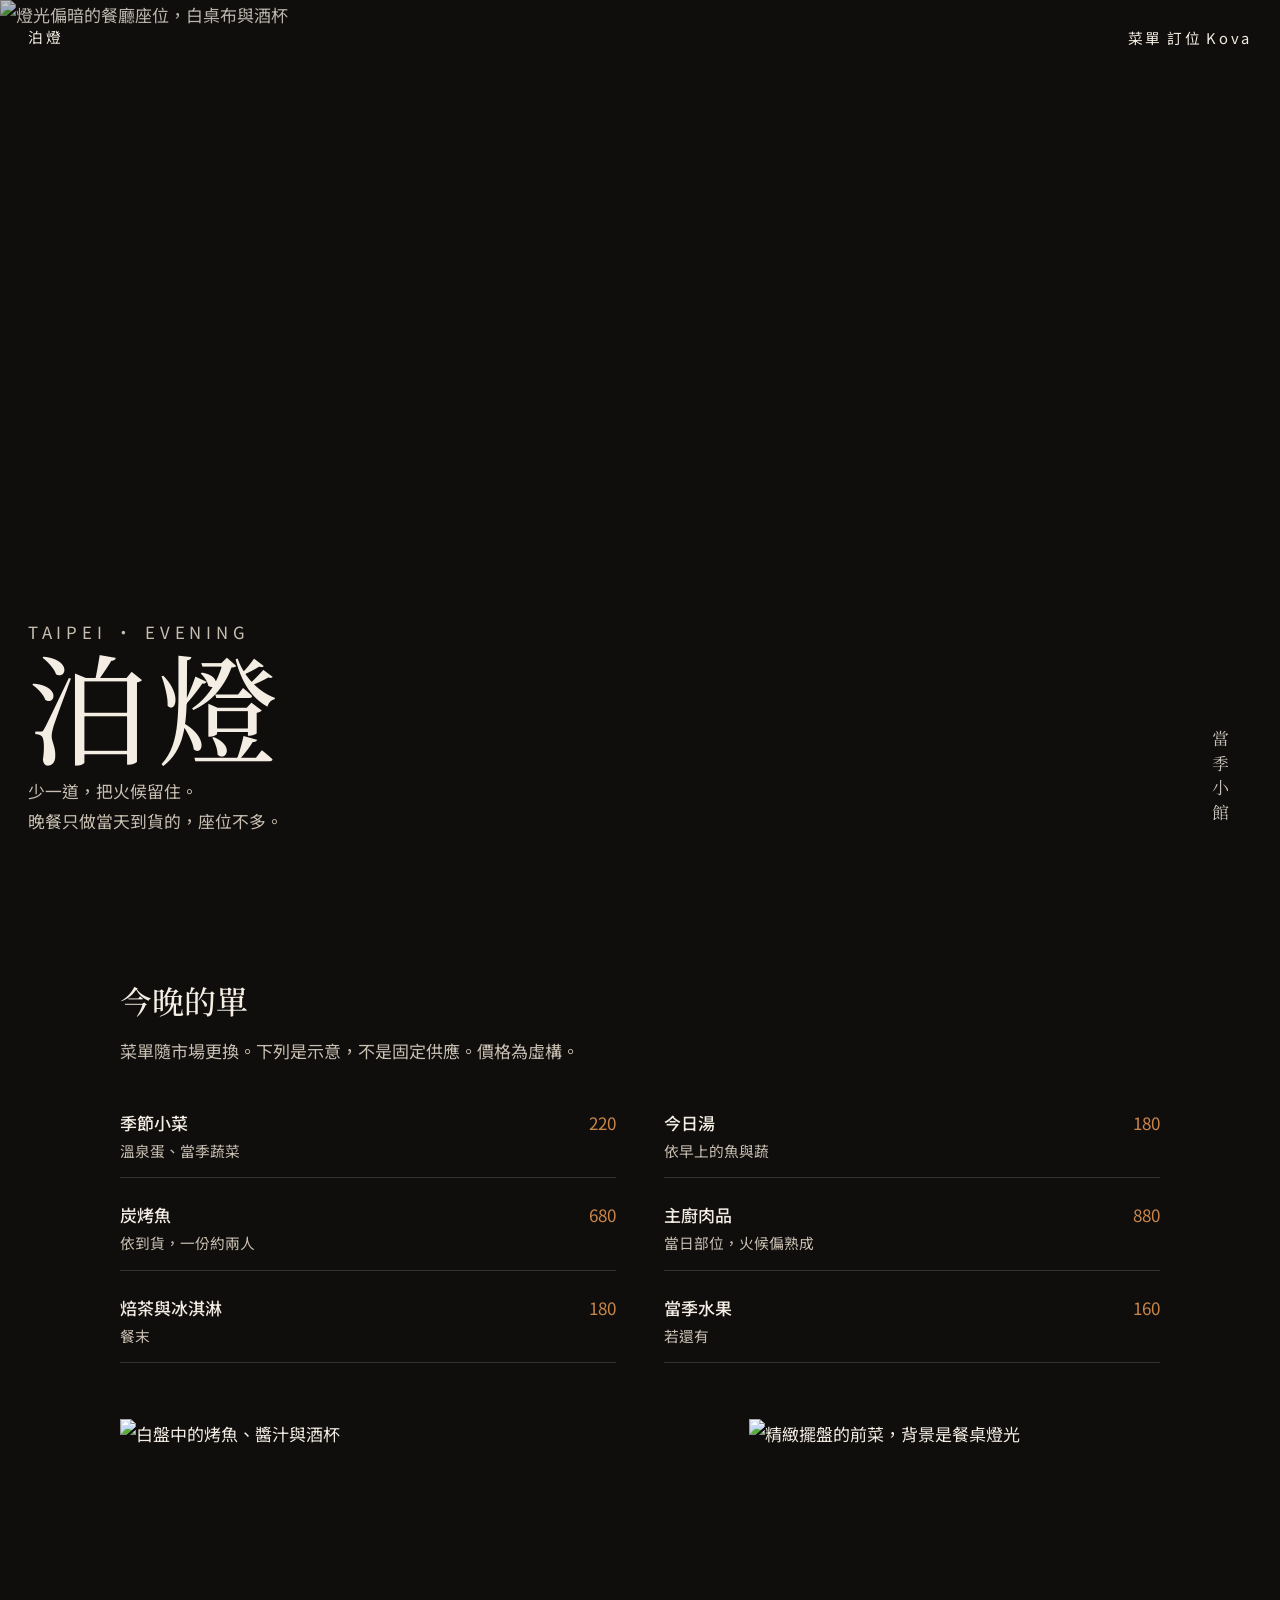
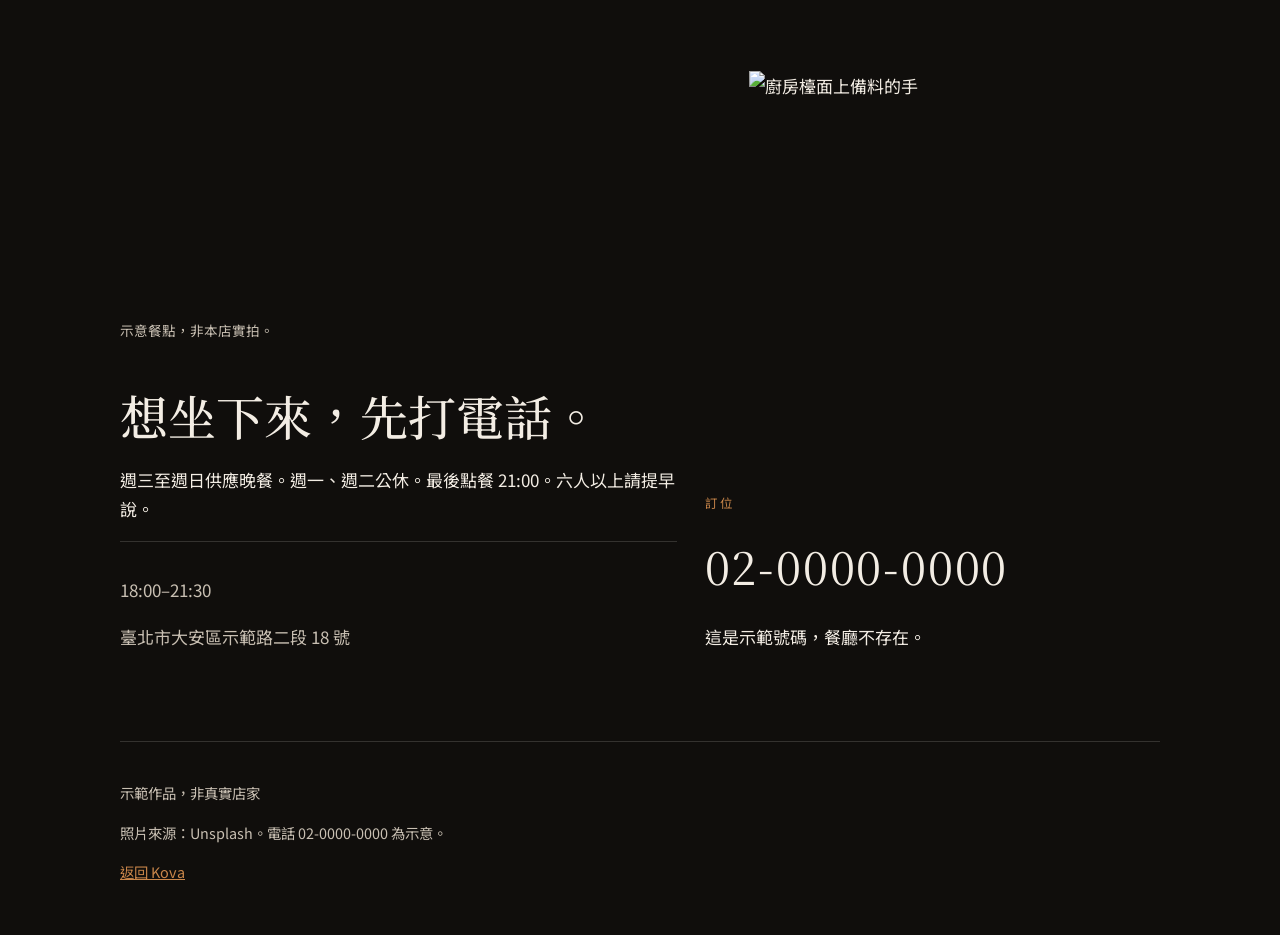
==== demos/bodeng/index.html @ 0f9a7ffd "Kova site" ====
<!DOCTYPE html>
<html lang="zh-Hant">
<head>
  <meta charset="utf-8">
  <meta name="viewport" content="width=device-width, initial-scale=1">
  <meta name="color-scheme" content="dark">
  <title>泊燈料理｜示範頁</title>
  <meta name="description" content="泊燈料理示範頁。當季小館，虛構店家。">
  <link rel="icon" href="data:image/svg+xml,%3Csvg xmlns='http://www.w3.org/2000/svg' viewBox='0 0 32 32'%3E%3Crect width='32' height='32' fill='%23100e0c'/%3E%3Ccircle cx='16' cy='16' r='4' fill='%23c9864a'/%3E%3C/svg%3E">
  <link rel="preconnect" href="https://fonts.googleapis.com">
  <link rel="preconnect" href="https://fonts.gstatic.com" crossorigin>
  <link href="https://fonts.googleapis.com/css2?family=Noto+Sans+TC:wght@400;500&family=Noto+Serif+TC:wght@500;600&display=swap" rel="stylesheet">
  <style>
    :root {
      --bg: #100e0c;
      --ink: #f3ede4;
      --muted: #c8bfb2;
      --ember: #c9864a;
      --line: rgba(243, 237, 228, 0.16);
      --serif: "Noto Serif TC", "Iowan Old Style", Palatino, serif;
      --sans: "Noto Sans TC", "PingFang TC", "Microsoft JhengHei", sans-serif;
      color-scheme: dark;
    }
    * { box-sizing: border-box; }
    body { margin: 0; background: var(--bg); color: var(--ink); font-family: var(--sans); font-size: 17px; line-height: 1.75; }
    a { color: var(--ink); }
    img { max-width: 100%; display: block; }
    :focus-visible { outline: 2px solid var(--ember); outline-offset: 3px; }
    .hero { position: relative; min-height: 100svh; display: grid; align-items: end; }
    .hero img.bg { position: absolute; inset: 0; width: 100%; height: 100%; object-fit: cover; }
    .hero .shade { position: absolute; inset: 0; background: linear-gradient(180deg, rgba(16, 14, 12, 0.25) 0%, rgba(16, 14, 12, 0.28) 40%, rgba(16, 14, 12, 0.88) 100%); }
    .topbar { position: absolute; z-index: 2; top: 0; left: 0; right: 0; display: flex; justify-content: space-between; gap: 12px; padding: 22px 28px; align-items: center; }
    .topbar a { text-decoration: none; letter-spacing: 0.18em; font-size: 0.92rem; }
    .hero-copy { position: relative; z-index: 1; padding: 0 28px 64px; max-width: 760px; }
    .eyebrow { letter-spacing: 0.28em; color: var(--ember); font-size: 0.78rem; margin: 0 0 12px; }
    h1 { margin: 0; font-family: var(--serif); font-weight: 500; font-size: clamp(4rem, 12vw, 7.5rem); line-height: 0.95; letter-spacing: 0.08em; }
    .hero-copy p { margin: 16px 0 0; max-width: 24em; color: var(--muted); font-size: 1.05rem; }
    .vlabel { position: absolute; z-index: 2; right: 28px; bottom: 72px; writing-mode: vertical-rl; letter-spacing: 0.45em; font-family: var(--serif); color: rgba(243, 237, 228, 0.8); }
    .wrap { width: min(1040px, calc(100% - 40px)); margin: 0 auto; }
    .menu { padding: 72px 0 20px; }
    .menu h2 { font-family: var(--serif); font-weight: 500; font-size: 2rem; margin: 0 0 8px; }
    .note { color: var(--muted); margin: 0 0 28px; }
    .dishes { display: grid; grid-template-columns: 1fr 1fr; gap: 8px 48px; }
    .dish { display: grid; grid-template-columns: 1fr auto; gap: 12px; padding: 14px 0; border-bottom: 1px solid var(--line); }
    .dish b { font-weight: 500; }
    .dish span { display: block; color: var(--muted); font-size: 0.92rem; font-weight: 400; }
    .price { font-variant-numeric: tabular-nums; color: var(--ember); }
    .gallery { display: grid; grid-template-columns: 1.2fr 0.8fr; gap: 12px; padding: 36px 0 10px; }
    .gallery figure { margin: 0; }
    .gallery img { width: 100%; height: 100%; object-fit: cover; min-height: 240px; }
    .gallery figcaption { color: var(--muted); font-size: 0.85rem; padding-top: 8px; }
    .stack { display: grid; gap: 12px; }
    .reserve { display: grid; grid-template-columns: 1.1fr 0.9fr; gap: 28px; padding: 64px 0 72px; align-items: end; }
    .reserve h2 { font-family: var(--serif); font-weight: 500; font-size: clamp(2rem, 4vw, 3rem); margin: 0 0 12px; line-height: 1.3; }
    .phone { font-family: var(--serif); font-size: clamp(2rem, 4vw, 2.8rem); margin: 8px 0; letter-spacing: 0.04em; }
    .hours { border-top: 1px solid var(--line); padding-top: 16px; color: var(--muted); }
    footer { border-top: 1px solid var(--line); padding: 24px 0 36px; color: var(--muted); font-size: 0.9rem; }
    footer a { color: var(--ember); }
    @media (max-width: 800px) {
      .dishes, .gallery, .reserve { grid-template-columns: 1fr; }
      .vlabel { display: none; }
      .topbar, .hero-copy { padding-left: 18px; padding-right: 18px; }
      .hero { min-height: 92svh; }
      h1 { letter-spacing: 0.04em; }
      .gallery img { min-height: 220px; max-height: 320px; }
    }
  </style>
</head>
<body>
  <header class="hero">
    <img class="bg" src="https://images.unsplash.com/photo-1578474846511-04ba529f0b88?auto=format&fit=crop&w=2000&q=80" alt="燈光偏暗的餐廳座位，白桌布與酒杯">
    <div class="shade"></div>
    <div class="topbar">
      <a href="#menu">泊燈</a>
      <nav aria-label="頁內">
        <a href="#menu">菜單</a>
        <a href="#reserve">訂位</a>
        <a href="../../index.html">Kova</a>
      </nav>
    </div>
    <p class="vlabel">當季小館</p>
    <div class="hero-copy">
      <p class="eyebrow">TAIPEI · EVENING</p>
      <h1>泊燈</h1>
      <p>少一道，把火候留住。<br>晚餐只做當天到貨的，座位不多。</p>
    </div>
  </header>

  <section class="menu wrap" id="menu">
    <h2>今晚的單</h2>
    <p class="note">菜單隨市場更換。下列是示意，不是固定供應。價格為虛構。</p>
    <div class="dishes">
      <div class="dish"><div><b>季節小菜</b><span>溫泉蛋、當季蔬菜</span></div><div class="price">220</div></div>
      <div class="dish"><div><b>今日湯</b><span>依早上的魚與蔬</span></div><div class="price">180</div></div>
      <div class="dish"><div><b>炭烤魚</b><span>依到貨，一份約兩人</span></div><div class="price">680</div></div>
      <div class="dish"><div><b>主廚肉品</b><span>當日部位，火候偏熟成</span></div><div class="price">880</div></div>
      <div class="dish"><div><b>焙茶與冰淇淋</b><span>餐末</span></div><div class="price">180</div></div>
      <div class="dish"><div><b>當季水果</b><span>若還有</span></div><div class="price">160</div></div>
    </div>
  </section>

  <section class="gallery wrap" aria-label="料理與廚房">
    <figure>
      <img src="https://images.unsplash.com/photo-1467003909585-2f8a72700288?auto=format&fit=crop&w=1400&q=80" alt="白盤中的烤魚、醬汁與酒杯">
      <figcaption>示意餐點，非本店實拍。</figcaption>
    </figure>
    <div class="stack">
      <figure>
        <img src="https://images.unsplash.com/photo-1414235077428-338989a2e8c0?auto=format&fit=crop&w=1200&q=80" alt="精緻擺盤的前菜，背景是餐桌燈光">
      </figure>
      <figure>
        <img src="https://images.unsplash.com/photo-1551218808-94e220e084d2?auto=format&fit=crop&w=1200&q=80" alt="廚房檯面上備料的手">
      </figure>
    </div>
  </section>

  <section class="reserve wrap" id="reserve">
    <div>
      <h2>想坐下來，先打電話。</h2>
      <p>週三至週日供應晚餐。週一、週二公休。最後點餐 21:00。六人以上請提早說。</p>
      <div class="hours">
        <p>18:00–21:30</p>
        <p>臺北市大安區示範路二段 18 號</p>
      </div>
    </div>
    <div>
      <p class="eyebrow">訂位</p>
      <p class="phone">02-0000-0000</p>
      <p>這是示範號碼，餐廳不存在。</p>
    </div>
  </section>

  <footer class="wrap">
    <p>示範作品，非真實店家</p>
    <p>照片來源：Unsplash。電話 02-0000-0000 為示意。</p>
    <p><a href="../../index.html">返回 Kova</a></p>
  </footer>
</body>
</html>
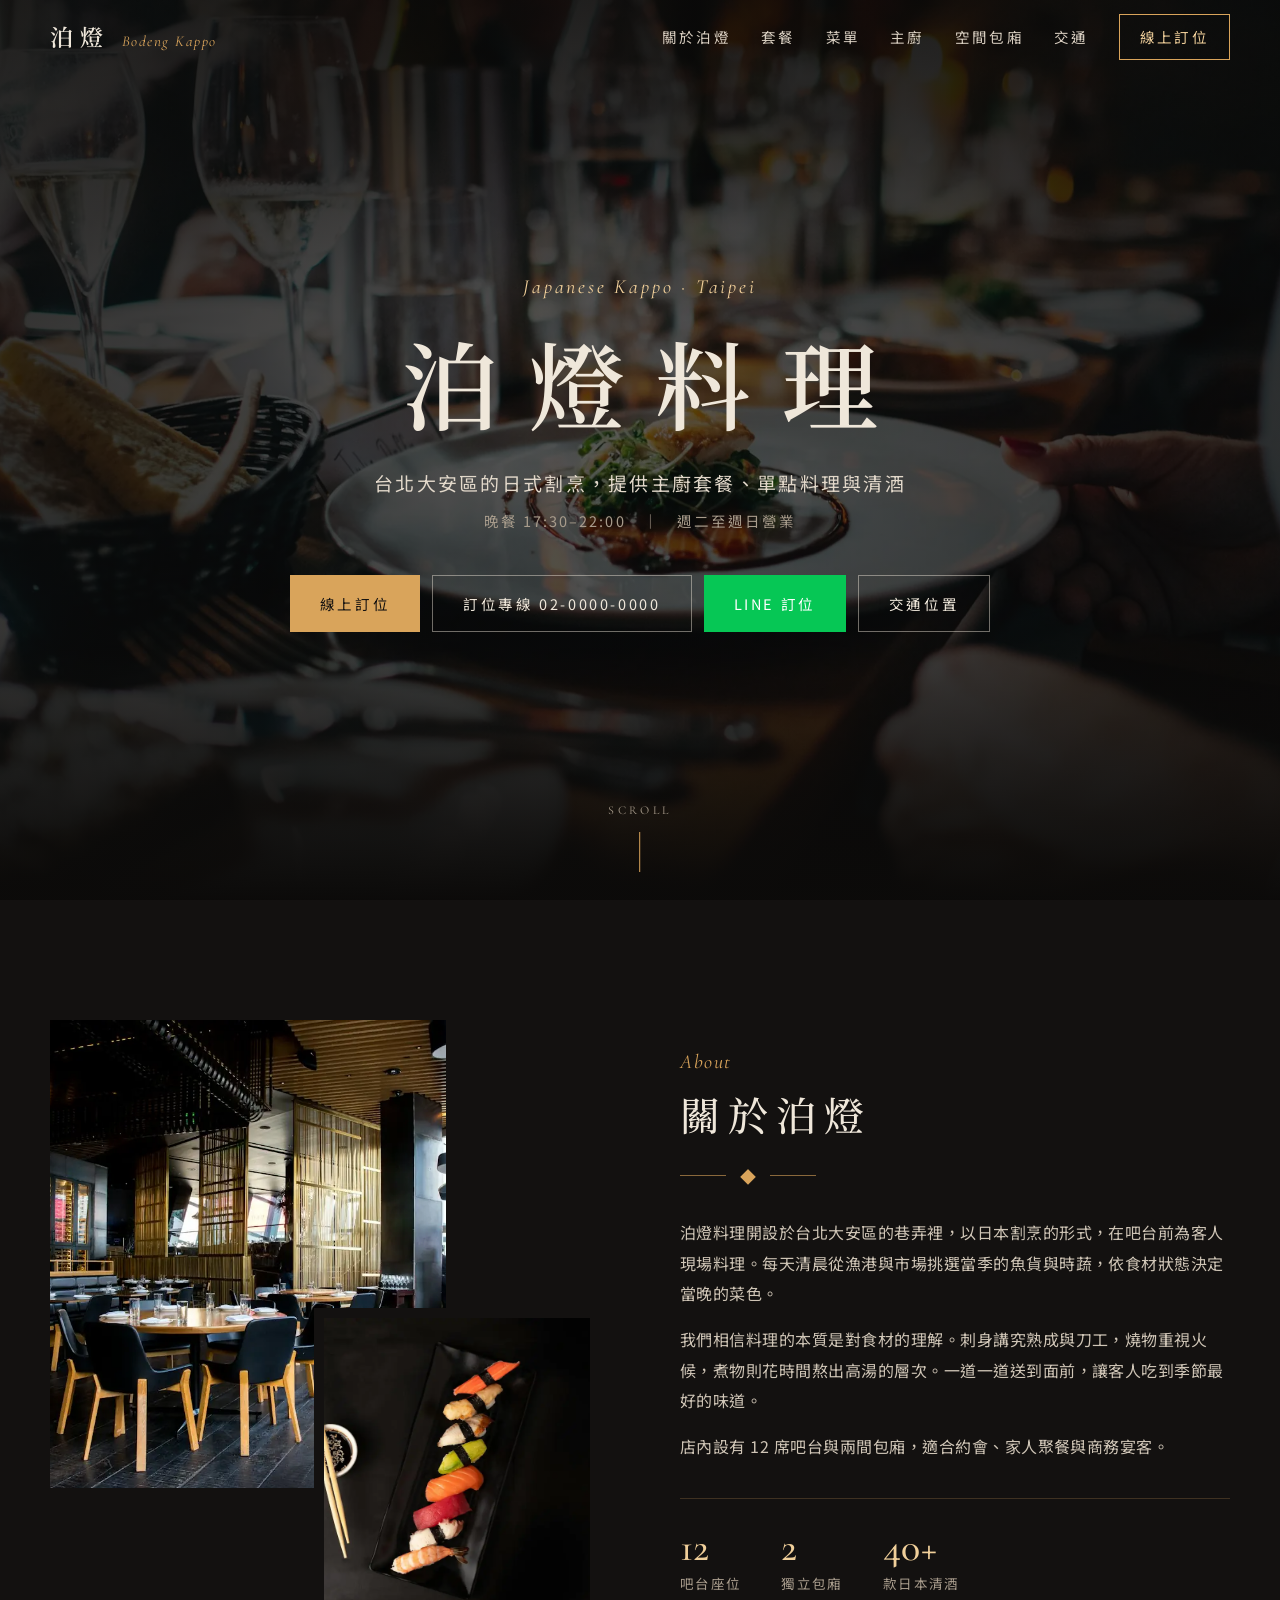
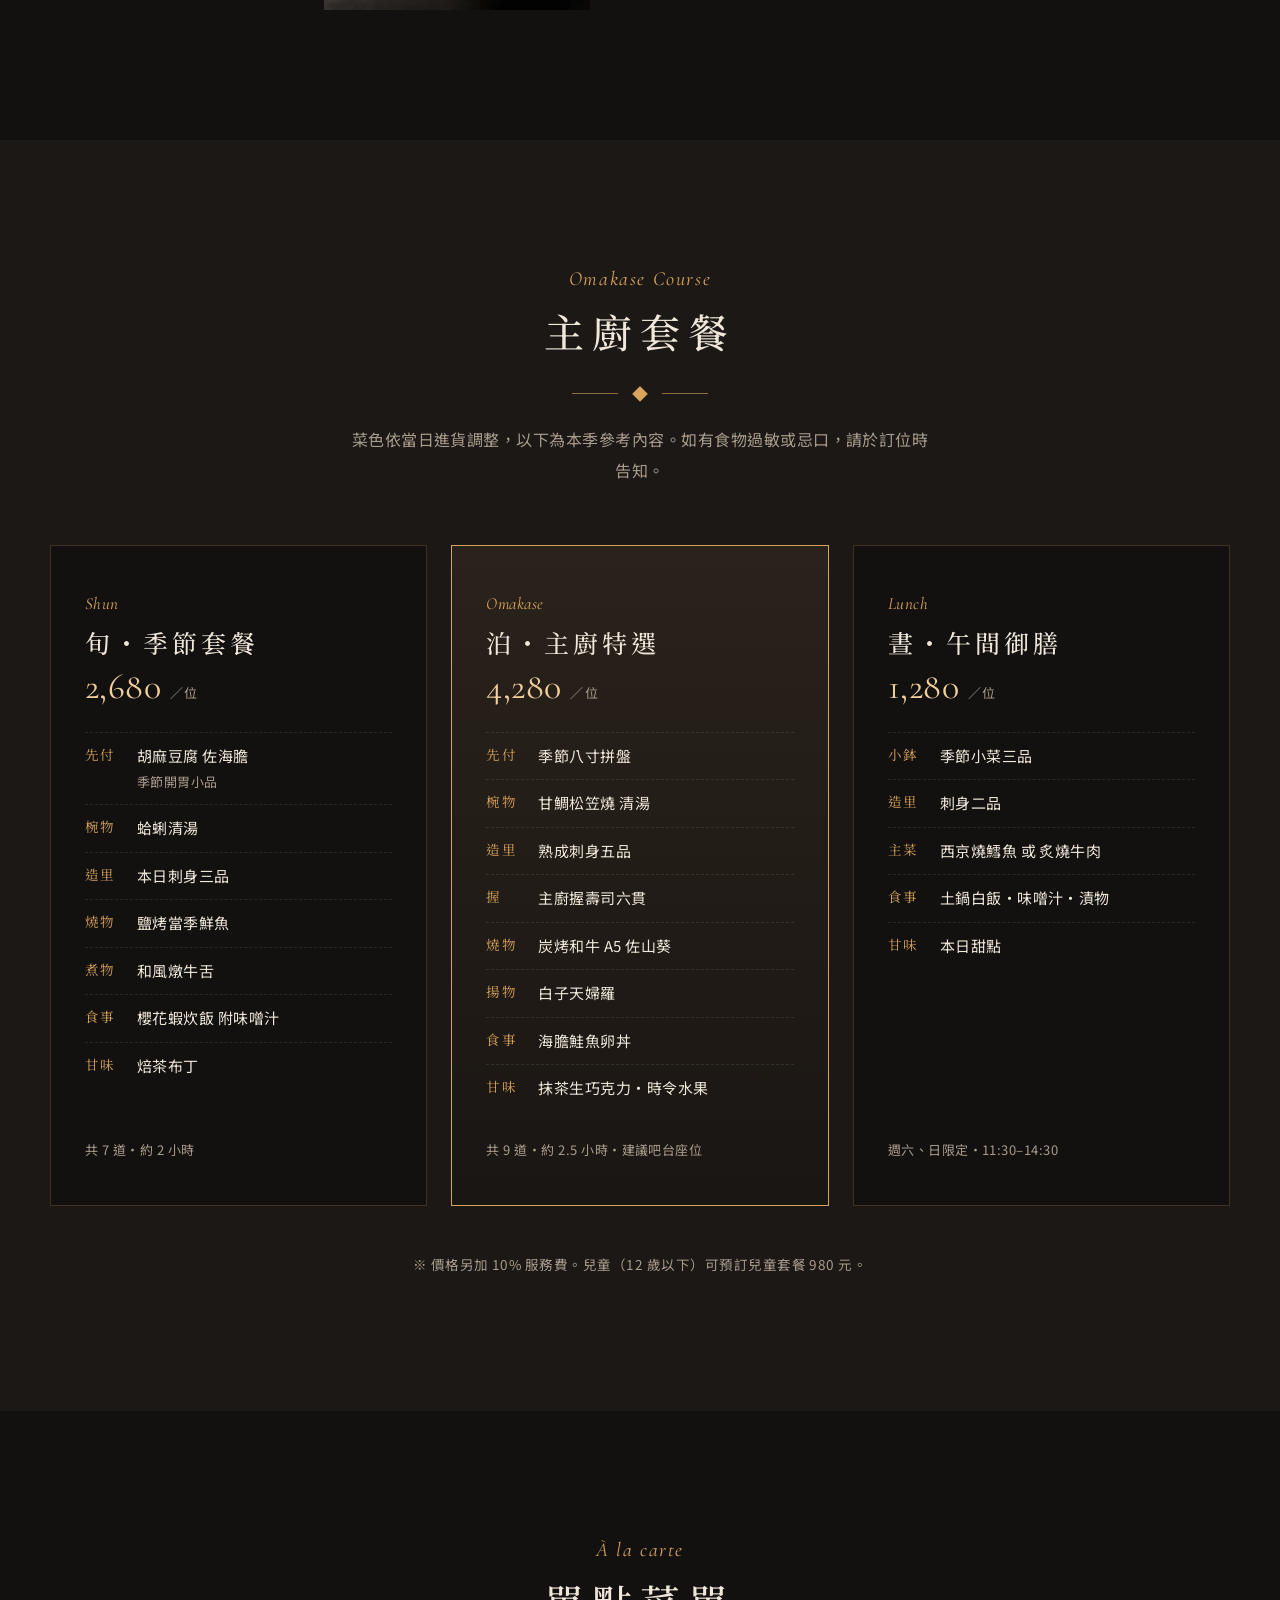
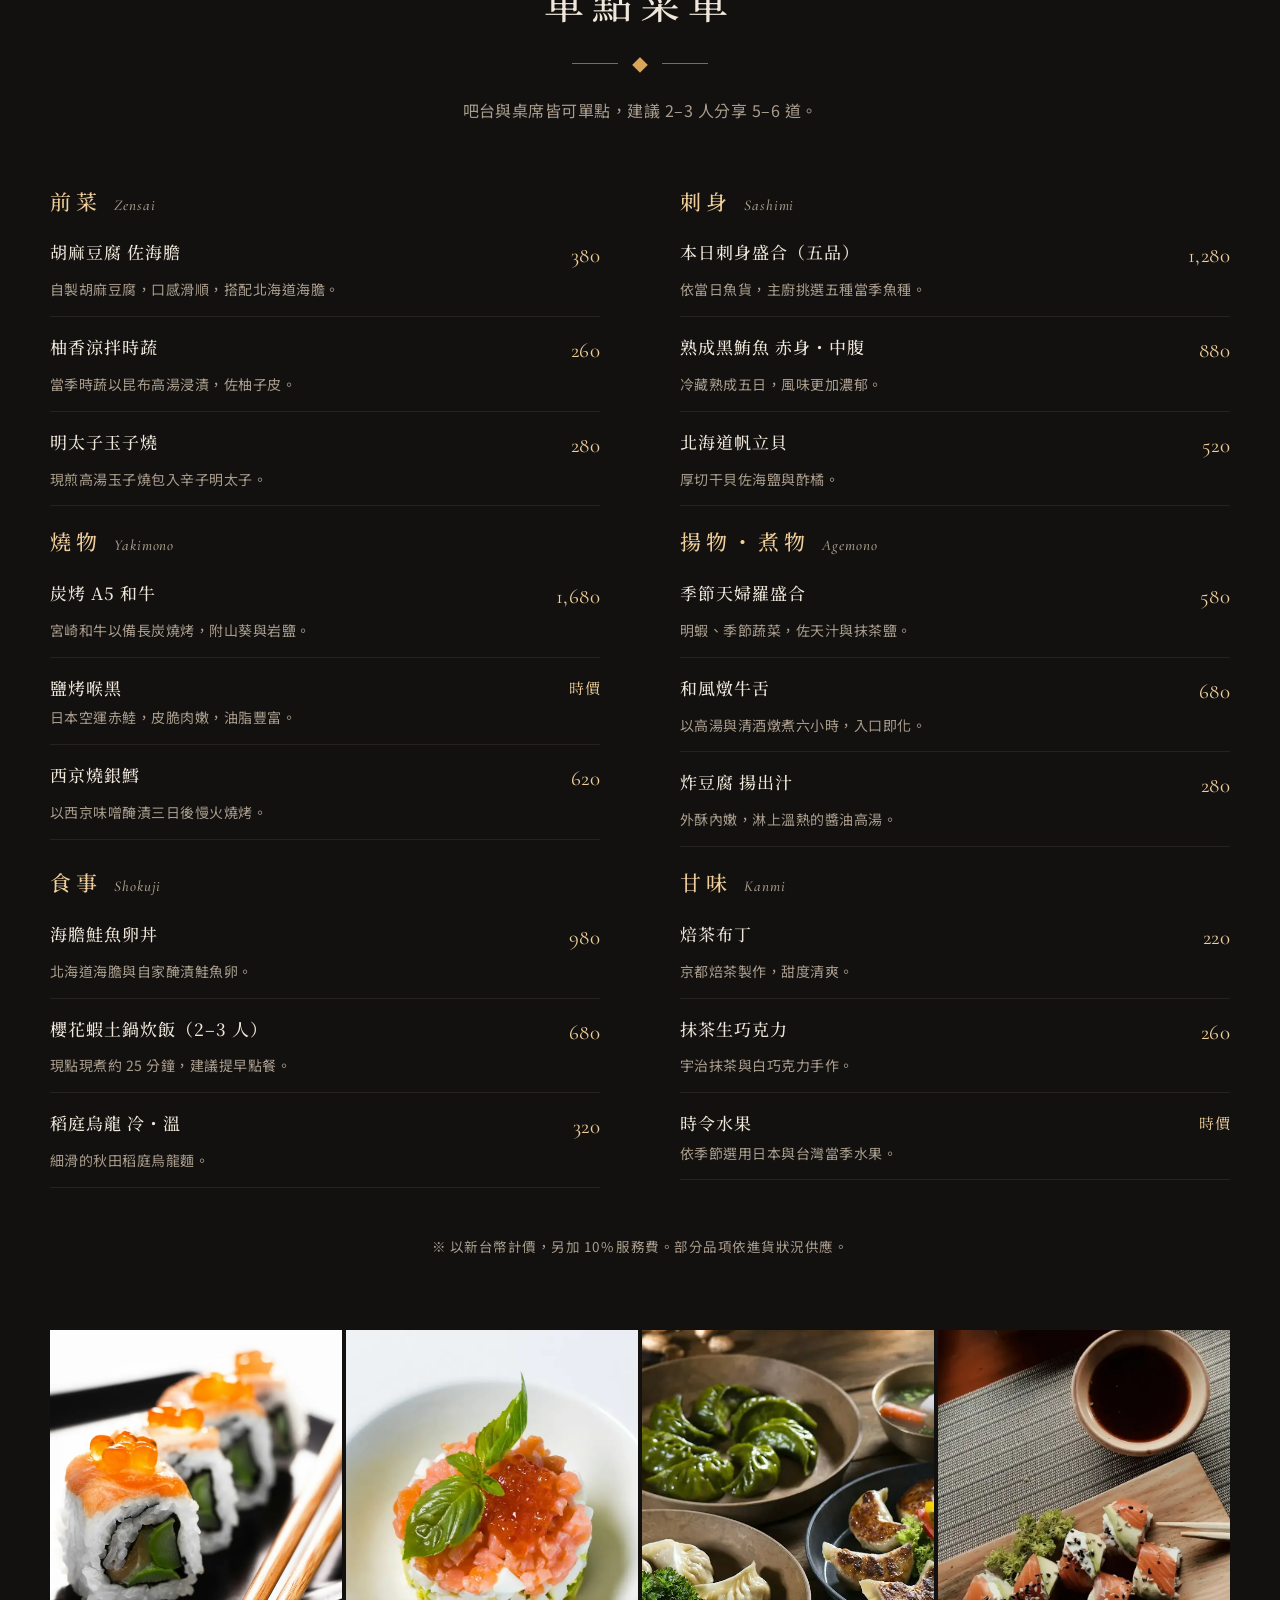
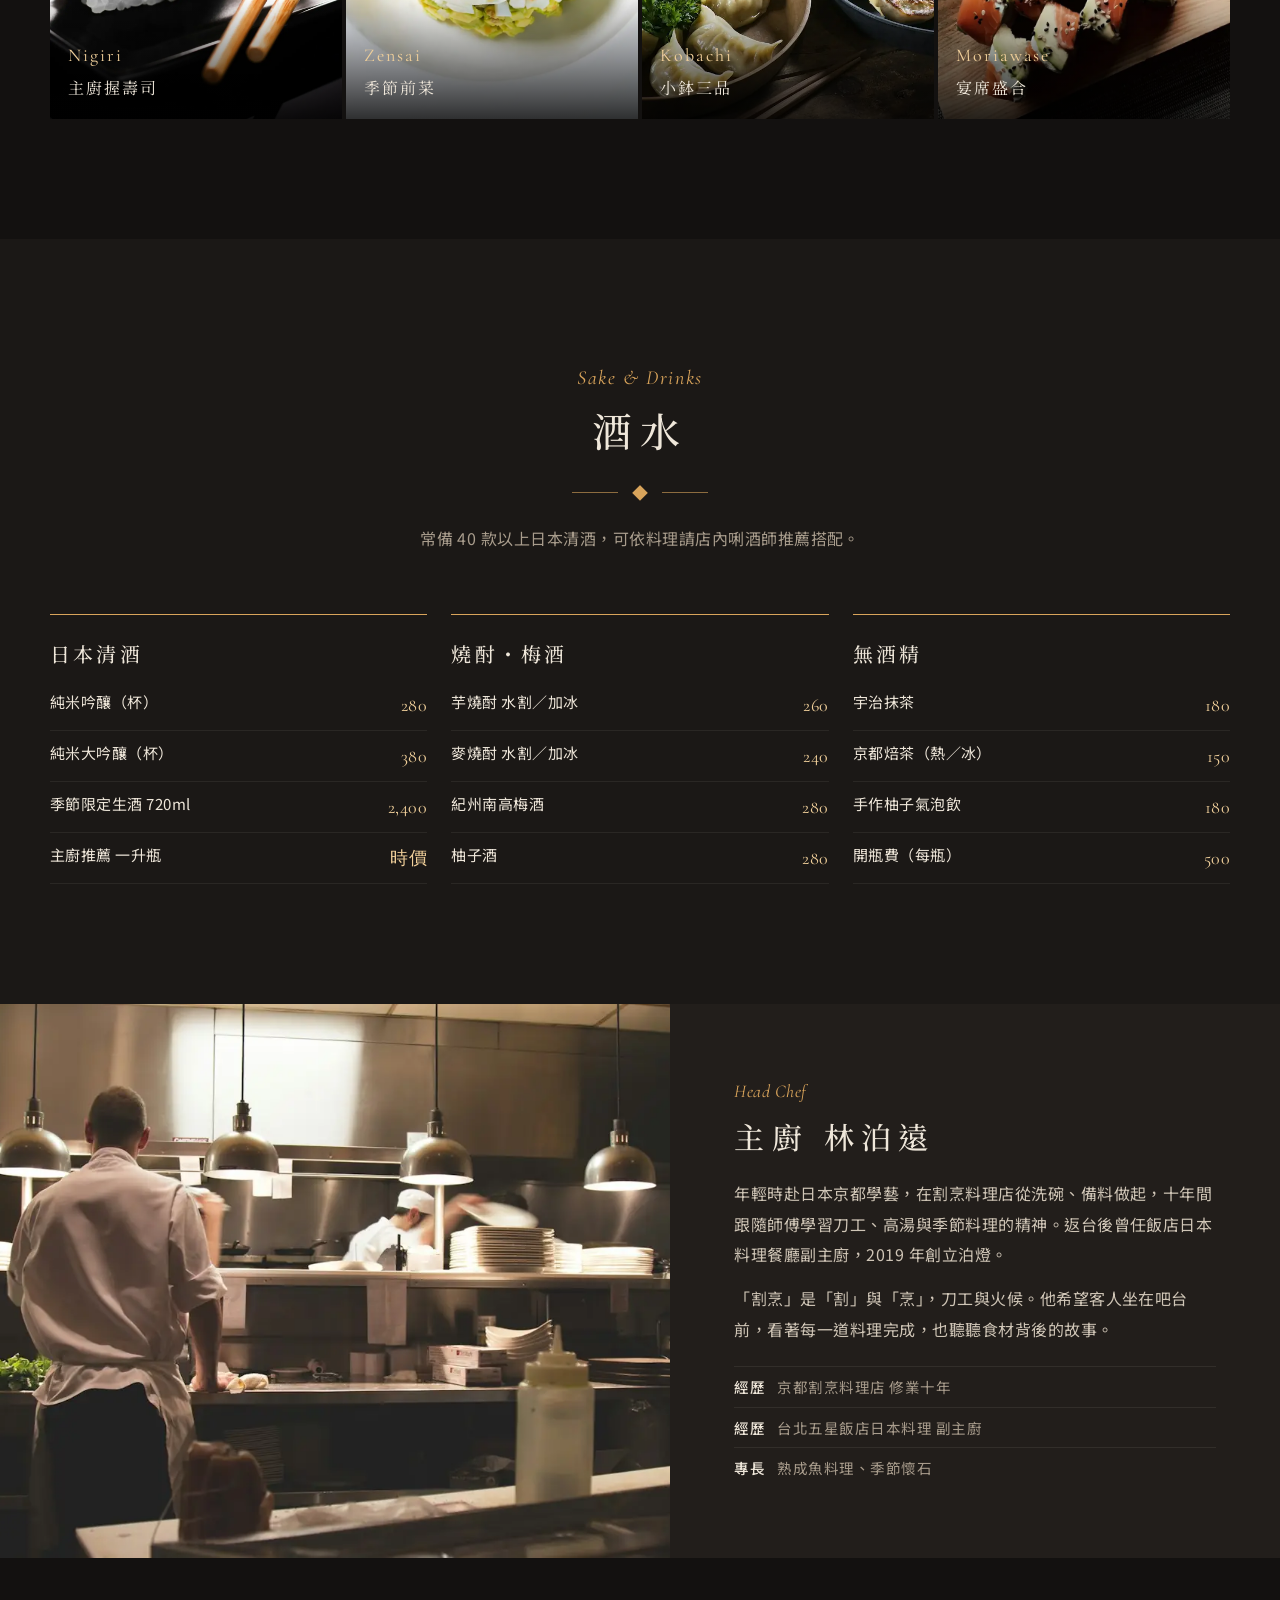
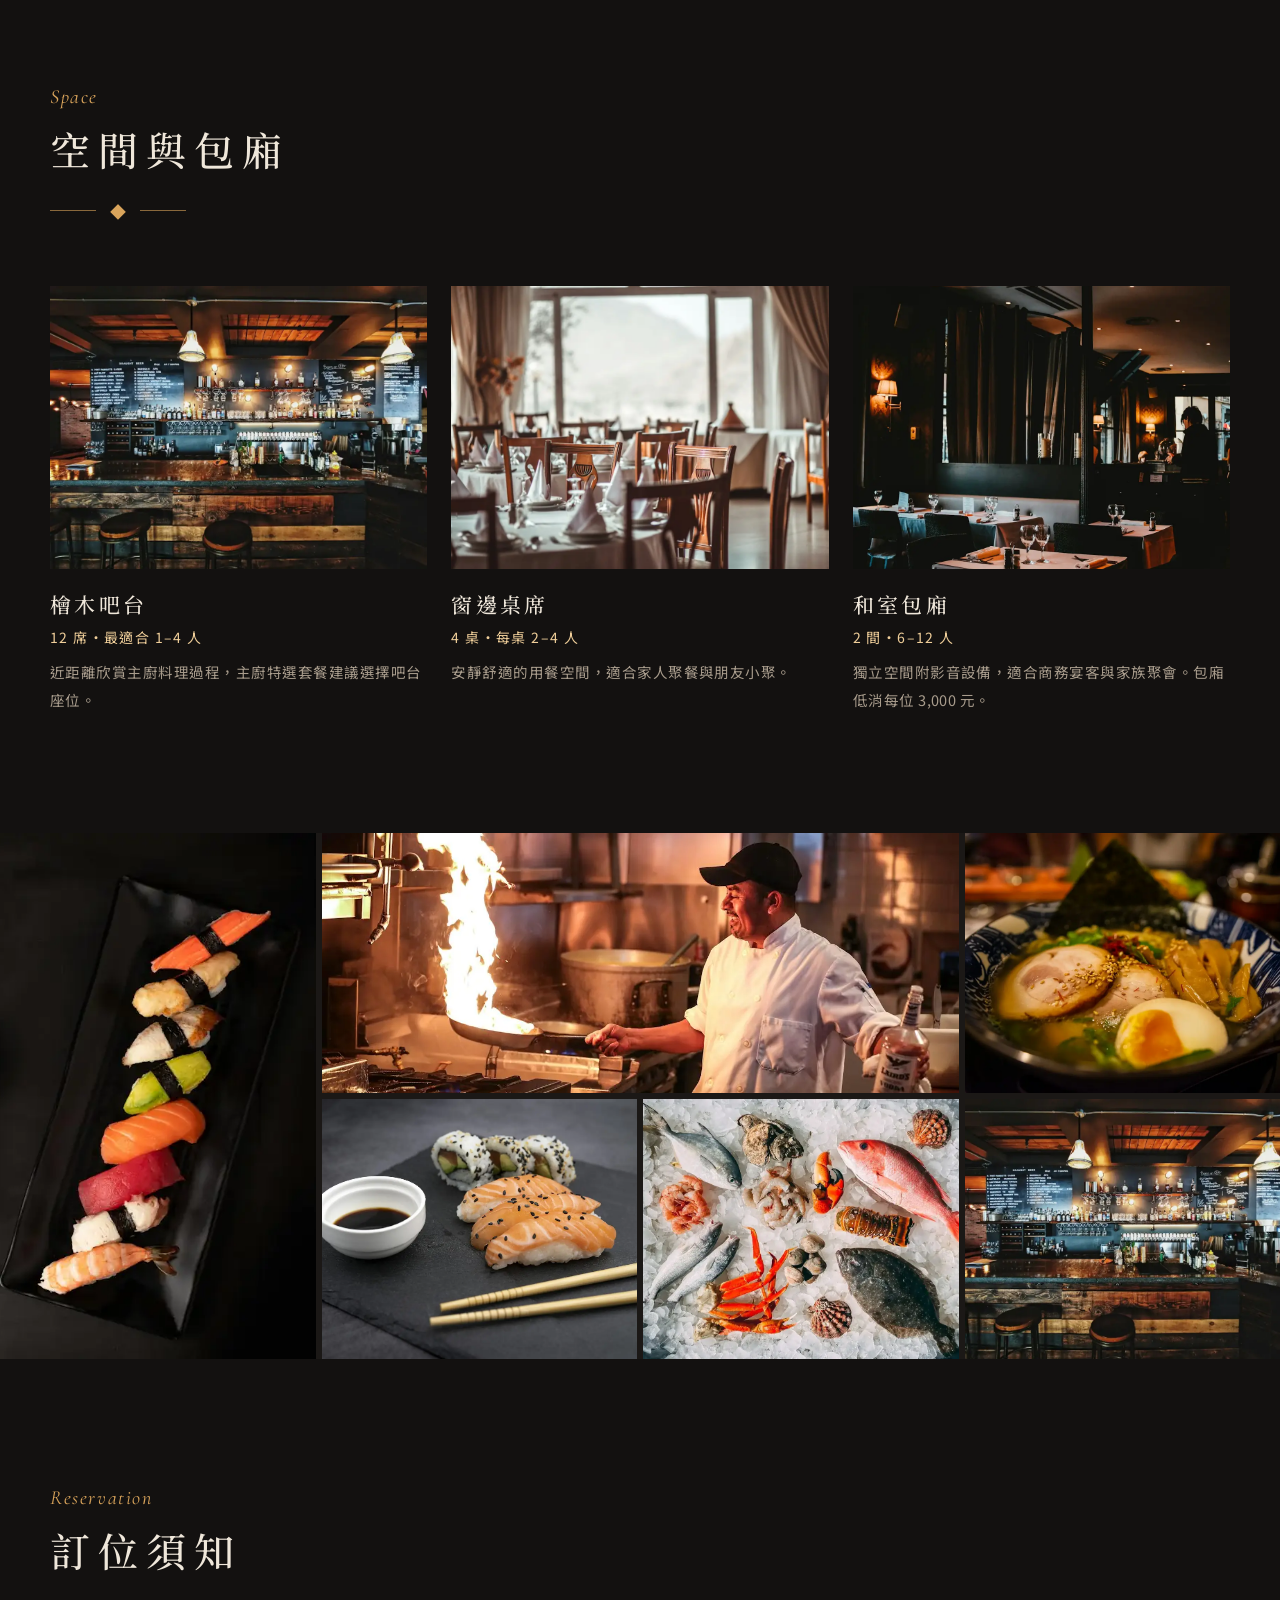
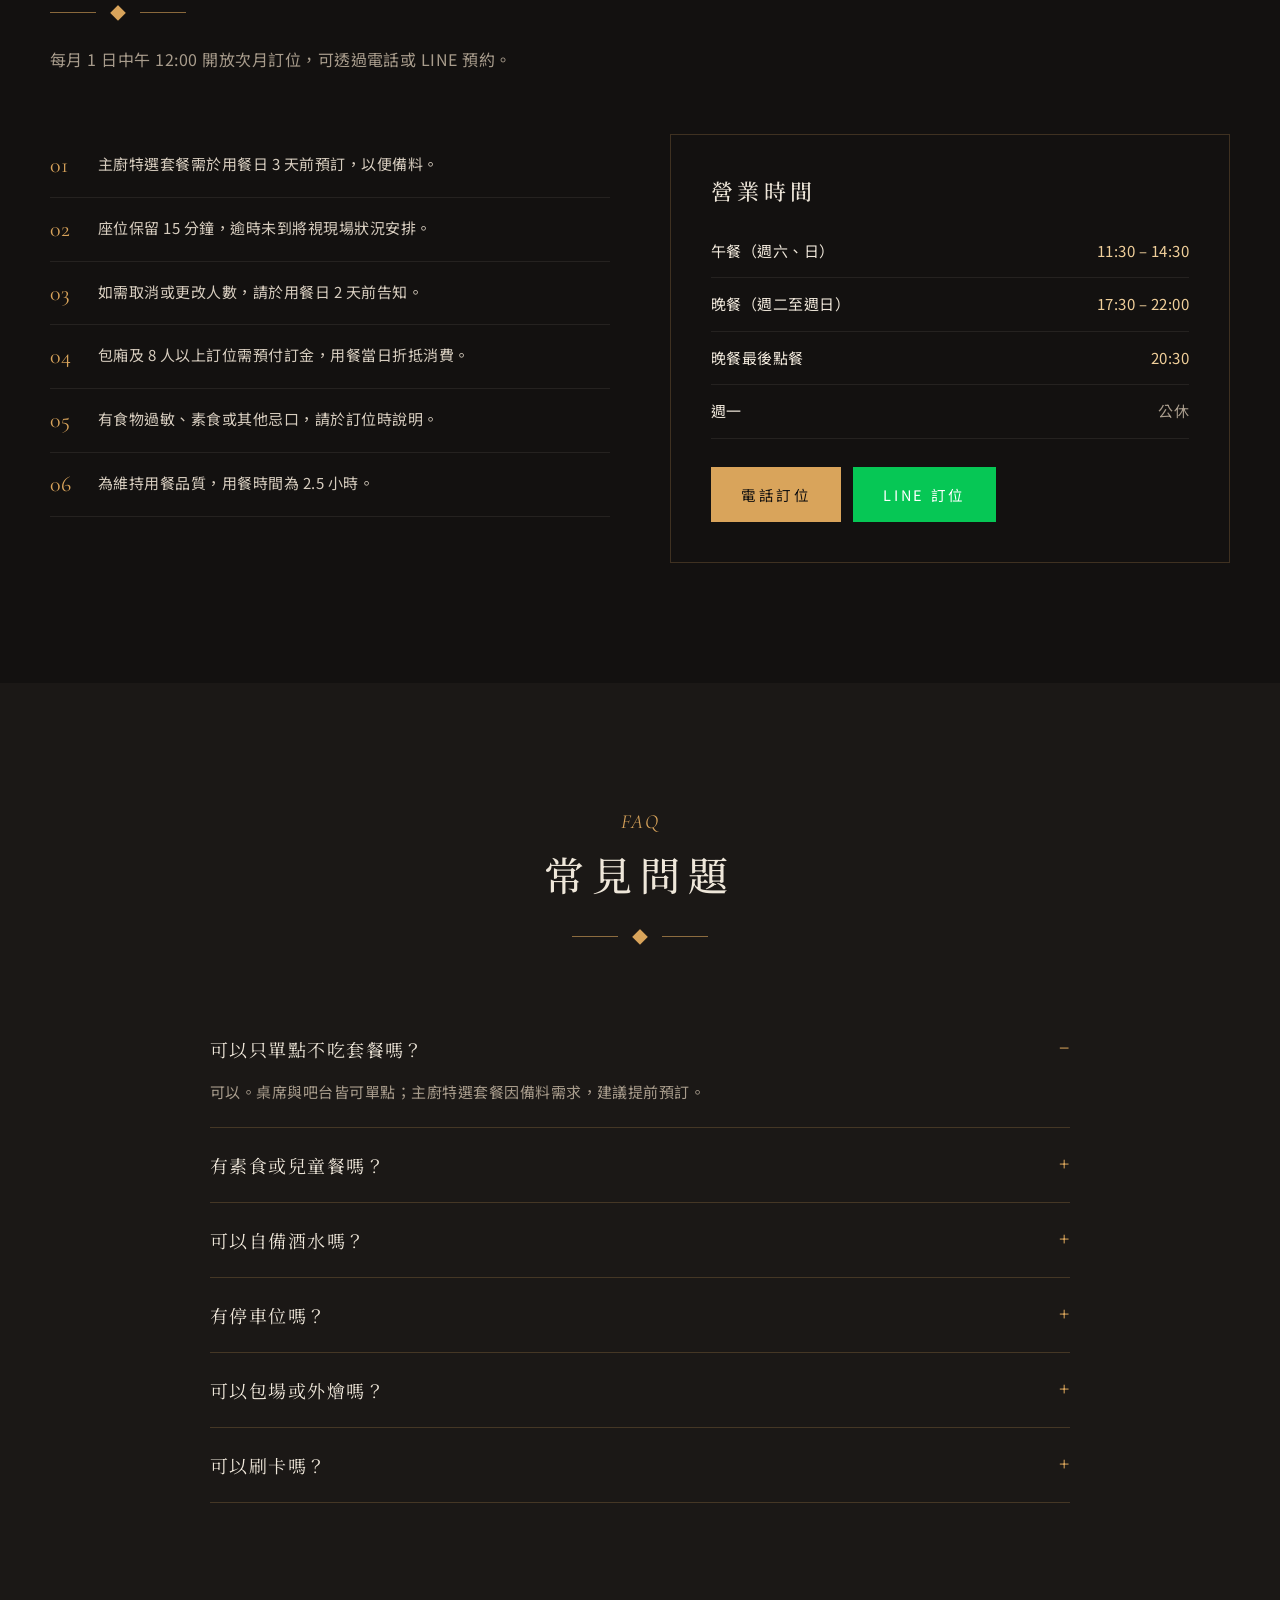
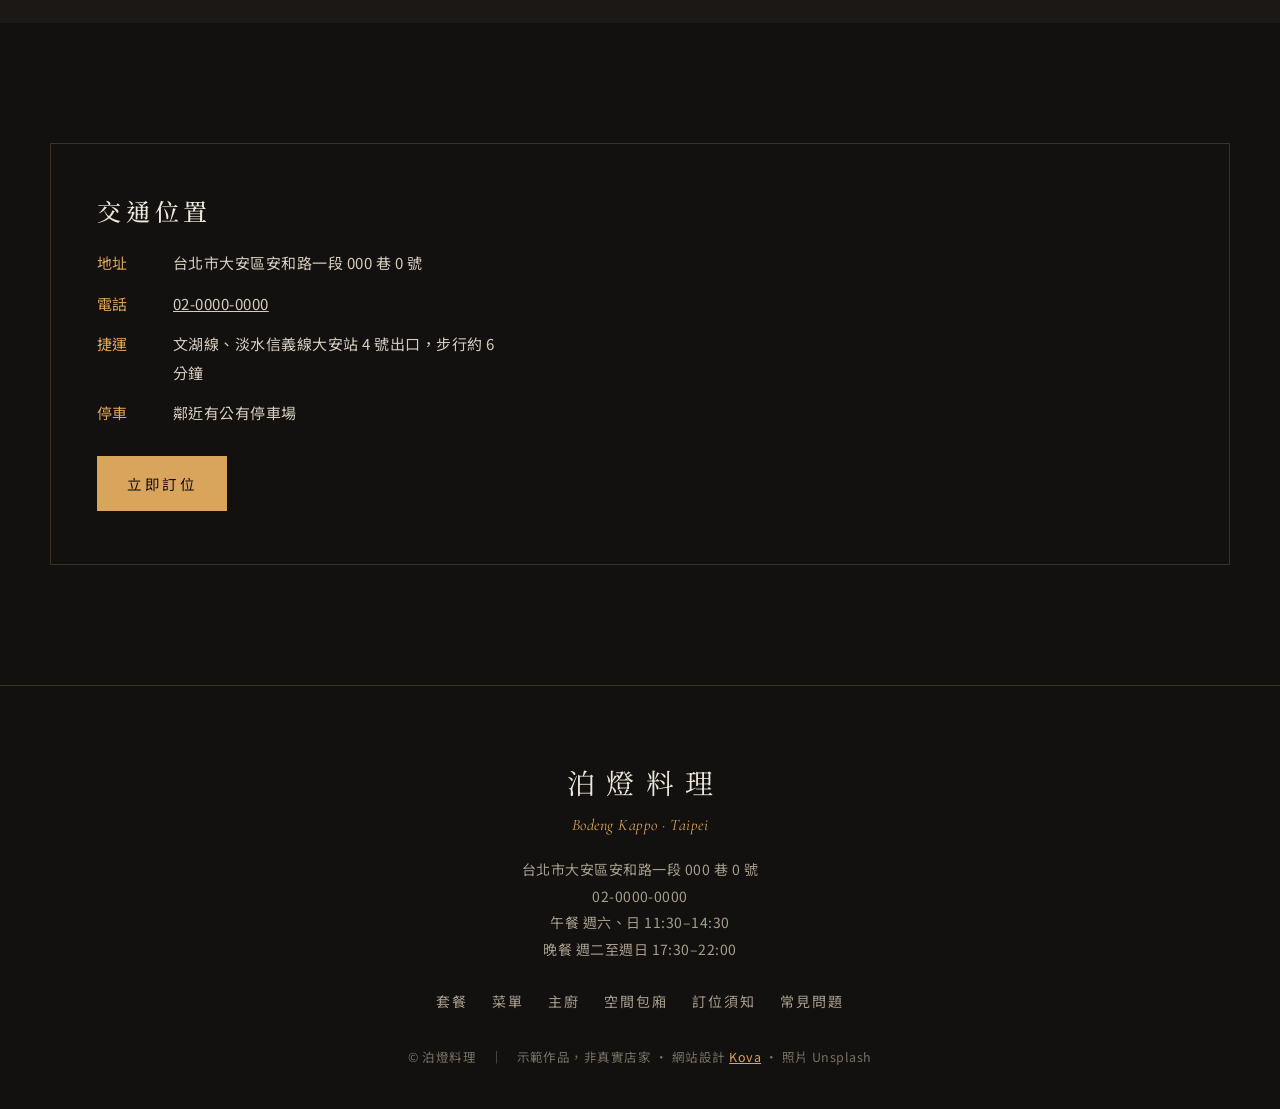
==== commit c0c47aa4: "Rebuild 5 demo sites with full content, new layouts and photos; refresh portfolio thumbnails" ====
--- a/demos/bodeng/index.html
+++ b/demos/bodeng/index.html
@@ -1,139 +1,262 @@
 <!DOCTYPE html>
 <html lang="zh-Hant">
 <head>
-  <meta charset="utf-8">
-  <meta name="viewport" content="width=device-width, initial-scale=1">
-  <meta name="color-scheme" content="dark">
-  <title>泊燈料理｜示範頁</title>
-  <meta name="description" content="泊燈料理示範頁。當季小館，虛構店家。">
-  <link rel="icon" href="data:image/svg+xml,%3Csvg xmlns='http://www.w3.org/2000/svg' viewBox='0 0 32 32'%3E%3Crect width='32' height='32' fill='%23100e0c'/%3E%3Ccircle cx='16' cy='16' r='4' fill='%23c9864a'/%3E%3C/svg%3E">
-  <link rel="preconnect" href="https://fonts.googleapis.com">
-  <link rel="preconnect" href="https://fonts.gstatic.com" crossorigin>
-  <link href="https://fonts.googleapis.com/css2?family=Noto+Sans+TC:wght@400;500&family=Noto+Serif+TC:wght@500;600&display=swap" rel="stylesheet">
-  <style>
-    :root {
-      --bg: #100e0c;
-      --ink: #f3ede4;
-      --muted: #c8bfb2;
-      --ember: #c9864a;
-      --line: rgba(243, 237, 228, 0.16);
-      --serif: "Noto Serif TC", "Iowan Old Style", Palatino, serif;
-      --sans: "Noto Sans TC", "PingFang TC", "Microsoft JhengHei", sans-serif;
-      color-scheme: dark;
-    }
-    * { box-sizing: border-box; }
-    body { margin: 0; background: var(--bg); color: var(--ink); font-family: var(--sans); font-size: 17px; line-height: 1.75; }
-    a { color: var(--ink); }
-    img { max-width: 100%; display: block; }
-    :focus-visible { outline: 2px solid var(--ember); outline-offset: 3px; }
-    .hero { position: relative; min-height: 100svh; display: grid; align-items: end; }
-    .hero img.bg { position: absolute; inset: 0; width: 100%; height: 100%; object-fit: cover; }
-    .hero .shade { position: absolute; inset: 0; background: linear-gradient(180deg, rgba(16, 14, 12, 0.25) 0%, rgba(16, 14, 12, 0.28) 40%, rgba(16, 14, 12, 0.88) 100%); }
-    .topbar { position: absolute; z-index: 2; top: 0; left: 0; right: 0; display: flex; justify-content: space-between; gap: 12px; padding: 22px 28px; align-items: center; }
-    .topbar a { text-decoration: none; letter-spacing: 0.18em; font-size: 0.92rem; }
-    .hero-copy { position: relative; z-index: 1; padding: 0 28px 64px; max-width: 760px; }
-    .eyebrow { letter-spacing: 0.28em; color: var(--ember); font-size: 0.78rem; margin: 0 0 12px; }
-    h1 { margin: 0; font-family: var(--serif); font-weight: 500; font-size: clamp(4rem, 12vw, 7.5rem); line-height: 0.95; letter-spacing: 0.08em; }
-    .hero-copy p { margin: 16px 0 0; max-width: 24em; color: var(--muted); font-size: 1.05rem; }
-    .vlabel { position: absolute; z-index: 2; right: 28px; bottom: 72px; writing-mode: vertical-rl; letter-spacing: 0.45em; font-family: var(--serif); color: rgba(243, 237, 228, 0.8); }
-    .wrap { width: min(1040px, calc(100% - 40px)); margin: 0 auto; }
-    .menu { padding: 72px 0 20px; }
-    .menu h2 { font-family: var(--serif); font-weight: 500; font-size: 2rem; margin: 0 0 8px; }
-    .note { color: var(--muted); margin: 0 0 28px; }
-    .dishes { display: grid; grid-template-columns: 1fr 1fr; gap: 8px 48px; }
-    .dish { display: grid; grid-template-columns: 1fr auto; gap: 12px; padding: 14px 0; border-bottom: 1px solid var(--line); }
-    .dish b { font-weight: 500; }
-    .dish span { display: block; color: var(--muted); font-size: 0.92rem; font-weight: 400; }
-    .price { font-variant-numeric: tabular-nums; color: var(--ember); }
-    .gallery { display: grid; grid-template-columns: 1.2fr 0.8fr; gap: 12px; padding: 36px 0 10px; }
-    .gallery figure { margin: 0; }
-    .gallery img { width: 100%; height: 100%; object-fit: cover; min-height: 240px; }
-    .gallery figcaption { color: var(--muted); font-size: 0.85rem; padding-top: 8px; }
-    .stack { display: grid; gap: 12px; }
-    .reserve { display: grid; grid-template-columns: 1.1fr 0.9fr; gap: 28px; padding: 64px 0 72px; align-items: end; }
-    .reserve h2 { font-family: var(--serif); font-weight: 500; font-size: clamp(2rem, 4vw, 3rem); margin: 0 0 12px; line-height: 1.3; }
-    .phone { font-family: var(--serif); font-size: clamp(2rem, 4vw, 2.8rem); margin: 8px 0; letter-spacing: 0.04em; }
-    .hours { border-top: 1px solid var(--line); padding-top: 16px; color: var(--muted); }
-    footer { border-top: 1px solid var(--line); padding: 24px 0 36px; color: var(--muted); font-size: 0.9rem; }
-    footer a { color: var(--ember); }
-    @media (max-width: 800px) {
-      .dishes, .gallery, .reserve { grid-template-columns: 1fr; }
-      .vlabel { display: none; }
-      .topbar, .hero-copy { padding-left: 18px; padding-right: 18px; }
-      .hero { min-height: 92svh; }
-      h1 { letter-spacing: 0.04em; }
-      .gallery img { min-height: 220px; max-height: 320px; }
-    }
-  </style>
+<meta charset="utf-8">
+<meta name="viewport" content="width=device-width, initial-scale=1">
+<title>泊燈料理｜台北大安 日式割烹・無菜單料理・包廂</title>
+<meta name="description" content="泊燈料理是位於台北大安區的日式割烹，提供主廚套餐、單點料理與清酒，設有吧台座位與包廂，歡迎訂位聚餐與商務宴客。">
+<link rel="icon" href="data:image/svg+xml,%3Csvg xmlns='http://www.w3.org/2000/svg' viewBox='0 0 32 32'%3E%3Crect width='32' height='32' fill='%23131110'/%3E%3Cpath d='M11 9h10l-2 12h-6z' fill='none' stroke='%23d9a45b' stroke-width='1.6'/%3E%3Ccircle cx='16' cy='15' r='2' fill='%23d9a45b'/%3E%3C/svg%3E">
+<link rel="preconnect" href="https://fonts.googleapis.com"><link rel="preconnect" href="https://fonts.gstatic.com" crossorigin>
+<link href="https://fonts.googleapis.com/css2?family=Noto+Serif+TC:wght@400;500;600;700&family=Noto+Sans+TC:wght@400;500&family=Cormorant+Garamond:ital,wght@0,500;0,600;1,500&display=swap" rel="stylesheet">
+<style>
+:root{--bg:#131110;--bg2:#1b1816;--bg3:#221e1b;--amber:#d9a45b;--amber2:#f0cf9a;--paper:#efe7da;--mut:#a89c8c;--line:rgba(217,164,91,.22);--serif:"Noto Serif TC",serif;--sans:"Noto Sans TC","PingFang TC","Microsoft JhengHei",sans-serif;--lat:"Cormorant Garamond",serif}
+*{box-sizing:border-box}html{scroll-behavior:smooth;scroll-padding-top:74px}
+body{margin:0;background:var(--bg);color:var(--paper);font-family:var(--sans);line-height:1.9;font-size:16px;letter-spacing:.03em;-webkit-font-smoothing:antialiased}
+img{display:block;max-width:100%}a{color:inherit}h1,h2,h3{font-family:var(--serif);font-weight:500;text-wrap:balance;line-height:1.45}p{text-wrap:pretty}
+.w{width:min(1180px,calc(100% - 48px));margin:0 auto}
+.nav{position:fixed;inset:0 0 auto;z-index:50;transition:.35s}.nav.solid{background:rgba(19,17,16,.94);backdrop-filter:blur(8px);border-bottom:1px solid var(--line)}
+.nav .w{height:74px;display:flex;align-items:center;justify-content:space-between}
+.brand{text-decoration:none;display:flex;align-items:baseline;gap:12px}.brand b{font-family:var(--serif);font-size:23px;font-weight:600;letter-spacing:.3em}.brand small{font-family:var(--lat);font-style:italic;color:var(--amber);font-size:15px;letter-spacing:.1em}
+.links{display:flex;gap:30px;align-items:center}.links a{text-decoration:none;font-size:14.5px;letter-spacing:.16em;color:#d9cfc1}.links a:hover{color:var(--amber2)}
+.links .cta{border:1px solid var(--amber);color:var(--amber2);padding:8px 20px}.links .cta:hover{background:var(--amber);color:var(--bg)}
+.burger{display:none;background:none;border:0;color:var(--paper);font-size:26px;cursor:pointer}
+.hero{position:relative;height:100vh;height:100svh;min-height:640px;display:flex;align-items:center;justify-content:center;text-align:center;background:#000 url(img/hero.webp) center/cover no-repeat}
+.hero:before{content:"";position:absolute;inset:0;background:radial-gradient(ellipse at center,rgba(10,9,8,.66) 0%,rgba(10,9,8,.82) 70%),linear-gradient(180deg,rgba(10,9,8,.5),transparent 30%,transparent 70%,var(--bg))}
+.hero .in{position:relative;padding:0 20px}
+.hero .en{font-family:var(--lat);font-style:italic;color:var(--amber2);font-size:20px;letter-spacing:.14em;margin:0}
+.hero h1{font-size:clamp(46px,8vw,96px);margin:6px 0 0;letter-spacing:.32em;padding-left:.32em;font-weight:600}
+.hero .d{font-size:clamp(16px,1.6vw,19px);color:#e2d8ca;margin:14px 0 6px;letter-spacing:.12em}
+.hero .t{color:var(--mut);font-size:14.5px;letter-spacing:.14em;margin:0 0 40px}
+.btns{display:flex;flex-wrap:wrap;gap:12px;justify-content:center}
+.btn{display:inline-flex;justify-content:center;align-items:center;padding:14px 30px;text-decoration:none;font-size:14.5px;letter-spacing:.18em;transition:.25s}
+.btn.a{background:var(--amber);color:var(--bg)}.btn.a:hover{background:var(--amber2)}.btn.g{border:1px solid rgba(239,231,218,.45)}.btn.g:hover{border-color:var(--amber);color:var(--amber2)}.btn.l{background:#06c755;color:#fff}
+.scroll{position:absolute;bottom:28px;left:50%;transform:translateX(-50%);font-family:var(--lat);letter-spacing:.3em;font-size:12px;color:var(--mut)}.scroll:after{content:"";display:block;width:1px;height:40px;background:var(--amber);margin:10px auto 0}
+section{padding:120px 0}
+.sh{margin-bottom:60px}.sh .en{font-family:var(--lat);font-style:italic;color:var(--amber);font-size:20px;letter-spacing:.08em}
+.sh h2{font-size:clamp(28px,3.4vw,40px);margin:4px 0 0;letter-spacing:.2em}.sh p{color:var(--mut);margin:16px 0 0;max-width:600px}.sh.c{text-align:center}.sh.c p{margin-inline:auto}
+.orn{display:flex;align-items:center;gap:14px;color:var(--amber);margin-top:18px}.orn:before,.orn:after{content:"";height:1px;width:46px;background:var(--amber);opacity:.6}.sh.c .orn{justify-content:center}
+.intro{display:grid;grid-template-columns:1fr 1fr;gap:80px;align-items:center}
+.stack{position:relative;height:600px}.stack img{position:absolute;object-fit:cover}.stack .a{width:72%;height:78%;top:0;left:0}.stack .b{width:52%;height:52%;right:0;bottom:0;border:10px solid var(--bg)}
+.intro p{color:#cfc5b6}.sig{display:flex;gap:40px;margin-top:36px;padding-top:28px;border-top:1px solid var(--line)}.sig b{font-family:var(--lat);font-size:40px;color:var(--amber2);font-weight:500;display:block;line-height:1}.sig span{font-size:13.5px;color:var(--mut);letter-spacing:.1em}
+.bg2{background:var(--bg2)}
+.courses{display:grid;grid-template-columns:repeat(3,1fr);gap:24px}
+.course{border:1px solid var(--line);padding:42px 34px;background:var(--bg);position:relative;display:flex;flex-direction:column}
+.course.f{background:linear-gradient(180deg,#2a221b,#1a1613);border-color:var(--amber)}
+.course .lb{font-family:var(--lat);font-style:italic;color:var(--amber);font-size:17px}.course h3{font-size:25px;margin:4px 0 4px;letter-spacing:.16em}
+.course .pr{font-family:var(--lat);font-size:36px;color:var(--amber2);line-height:1.2}.course .pr small{font-family:var(--sans);font-size:13px;color:var(--mut);letter-spacing:.1em}
+.course ol{list-style:none;margin:24px 0 26px;padding:0;flex:1;counter-reset:c}.course li{display:grid;grid-template-columns:52px 1fr;padding:9px 0;border-top:1px dashed rgba(239,231,218,.1);font-size:15px}
+.course li span{color:var(--amber);font-family:var(--serif);font-size:13.5px;letter-spacing:.1em}.course li em{font-style:normal;color:var(--mut);font-size:13px;display:block}
+.course .ft{font-size:13px;color:var(--mut)}
+.menu{display:grid;grid-template-columns:1fr 1fr;gap:20px 80px}
+.mcat h3{font-size:21px;letter-spacing:.24em;color:var(--amber2);margin:0 0 6px;display:flex;align-items:baseline;gap:12px}.mcat h3 small{font-family:var(--lat);font-style:italic;color:var(--mut);font-size:15px;letter-spacing:.06em}
+.dish{display:grid;grid-template-columns:1fr auto;gap:2px 16px;padding:14px 0;border-bottom:1px solid rgba(239,231,218,.08)}
+.dish b{font-family:var(--serif);font-weight:500;font-size:17px;letter-spacing:.06em}.dish i{font-style:normal;font-family:var(--lat);font-size:21px;color:var(--amber2)}
+.dish i.tx{font-family:var(--serif);font-size:15px;align-self:center}.dish p{grid-column:1/-1;margin:0;font-size:14px;color:var(--mut);line-height:1.7}
+.mnote{text-align:center;margin-top:46px;color:var(--mut);font-size:13.5px}
+.feature{display:grid;grid-template-columns:repeat(4,1fr);gap:4px;margin-top:70px}.feature figure{margin:0;position:relative;overflow:hidden;aspect-ratio:3/4}.feature img{width:100%;height:100%;object-fit:cover;transition:.8s}.feature figure:hover img{transform:scale(1.05)}
+.feature figcaption{position:absolute;inset:auto 0 0;padding:40px 18px 16px;background:linear-gradient(transparent,rgba(0,0,0,.8));font-family:var(--serif);letter-spacing:.12em}.feature figcaption small{display:block;font-family:var(--lat);font-size:18px;color:var(--amber2)}
+.drinks{display:grid;grid-template-columns:repeat(3,1fr);gap:24px}
+.dk{border-top:1px solid var(--amber);padding-top:24px}.dk h3{margin:0 0 12px;font-size:20px;letter-spacing:.16em}
+.dk ul{list-style:none;margin:0;padding:0;font-size:15px}.dk li{display:flex;justify-content:space-between;gap:10px;padding:8px 0;border-bottom:1px solid rgba(239,231,218,.07)}.dk li span{color:var(--amber2);font-family:var(--lat);font-size:18px}
+.chef{display:grid;grid-template-columns:1.1fr 1fr;gap:0;background:var(--bg3)}
+.chef img{width:100%;height:100%;object-fit:cover;min-height:520px}.chef .tx{padding:70px 64px}
+.chef h3{font-size:30px;letter-spacing:.24em;margin:6px 0 20px}.chef .rl{font-family:var(--lat);font-style:italic;color:var(--amber);font-size:18px}
+.chef p{color:#cfc5b6;margin:0 0 14px}.chef ul{margin:22px 0 0;padding:0;list-style:none;font-size:14.5px;color:var(--mut)}.chef li{padding:6px 0;border-top:1px solid rgba(239,231,218,.08)}.chef li b{color:var(--paper);font-weight:500;margin-right:12px}
+.rooms{display:grid;grid-template-columns:repeat(3,1fr);gap:24px}
+.room img{width:100%;aspect-ratio:4/3;object-fit:cover}.room h3{font-size:21px;letter-spacing:.16em;margin:20px 0 4px}.room .cap{color:var(--amber2);font-size:14px;letter-spacing:.1em}.room p{color:var(--mut);margin:8px 0 0;font-size:14.5px}
+.gal{display:grid;grid-template-columns:repeat(4,1fr);grid-template-rows:260px 260px;grid-template-areas:"a b b c" "a d e f";gap:6px}.gal img{width:100%;height:100%;object-fit:cover}
+.gal .t{grid-row:span 2}.gal .wd{grid-column:span 2}
+.rsv{display:grid;grid-template-columns:1fr 1fr;gap:60px}
+.rules{list-style:none;padding:0;margin:0;counter-reset:r}.rules li{counter-increment:r;display:grid;grid-template-columns:48px 1fr;padding:16px 0;border-bottom:1px solid rgba(239,231,218,.08);font-size:15px;color:#d6ccbe}
+.rules li:before{content:"0" counter(r);font-family:var(--lat);color:var(--amber);font-size:22px;line-height:1.4}
+.hrs{border:1px solid var(--line);padding:40px}.hrs h3{margin:0 0 18px;font-size:22px;letter-spacing:.2em}
+.hrs table{width:100%;border-collapse:collapse;font-size:15px}.hrs td{padding:12px 0;border-bottom:1px solid rgba(239,231,218,.08)}.hrs td:last-child{text-align:right;color:var(--amber2)}.hrs .off{color:var(--mut)!important}
+.hrs .btns{justify-content:flex-start;margin-top:28px}
+.faq{max-width:860px;margin:auto}details{border-bottom:1px solid var(--line);padding:20px 0}
+summary{cursor:pointer;list-style:none;font-family:var(--serif);font-size:18px;letter-spacing:.08em;display:flex;justify-content:space-between;gap:20px}summary::-webkit-details-marker{display:none}summary:after{content:"+";font-family:var(--lat);font-size:26px;color:var(--amber);line-height:1}details[open] summary:after{content:"−"}
+details p{margin:12px 0 0;color:var(--mut);font-size:15px}
+.loc{display:grid;grid-template-columns:1fr 1.4fr;border:1px solid var(--line)}
+.loc .tx{padding:50px 46px}.loc h3{margin:0 0 20px;font-size:24px;letter-spacing:.2em}.loc dl{margin:0;display:grid;grid-template-columns:64px 1fr;gap:12px;font-size:15px}.loc dt{color:var(--amber)}.loc dd{margin:0;color:#d6ccbe}
+.map iframe{width:100%;height:100%;min-height:420px;border:0;display:block;filter:invert(.9) hue-rotate(180deg) grayscale(.5) contrast(.9)}
+footer{border-top:1px solid var(--line);padding:70px 0 40px;text-align:center;color:var(--mut);font-size:14px}
+footer .bb{font-family:var(--serif);font-size:28px;letter-spacing:.4em;color:var(--paper);padding-left:.4em}footer .bs{font-family:var(--lat);font-style:italic;color:var(--amber);font-size:16px}
+footer p{margin:16px 0 0}footer nav{display:flex;justify-content:center;gap:24px;flex-wrap:wrap;margin:26px 0}footer nav a{text-decoration:none;letter-spacing:.14em}footer nav a:hover{color:var(--amber2)}
+.legal{font-size:12.5px;color:#7a6f62;margin-top:30px}.legal a{color:var(--amber)}
+.mbar{display:none}.mo{display:none}@media(max-width:760px){.dt{display:none}.mo{display:inline}}
+@media(max-width:1000px){.courses,.drinks,.rooms{grid-template-columns:1fr}.course{padding:34px 28px}.menu{grid-template-columns:1fr}.feature{grid-template-columns:1fr 1fr}.chef{grid-template-columns:1fr}.chef img{min-height:340px;max-height:420px}.rsv{grid-template-columns:1fr;gap:40px}.rooms{gap:40px}}
+@media(max-width:760px){
+ .w{width:calc(100% - 36px)}section{padding:80px 0}
+ .links{display:none;position:fixed;top:74px;left:0;right:0;bottom:0;background:var(--bg);flex-direction:column;align-items:stretch;gap:0;padding:10px 26px}.links.open{display:flex}.links a{padding:16px 0;border-bottom:1px solid var(--line);font-size:16px}.links .cta{text-align:center;margin-top:18px}
+ .burger{display:block}.hero h1{letter-spacing:.2em;padding-left:.2em}.hero .d{letter-spacing:.06em}
+ .btns{display:grid;grid-template-columns:1fr 1fr;gap:10px;width:100%}.btn{padding:13px 8px;letter-spacing:.1em}.hero .in{width:100%;padding:0 18px}
+ .intro{grid-template-columns:1fr;gap:50px}.stack{height:420px}.sig{gap:24px}.sig b{font-size:32px}
+ .feature{margin-top:50px}.chef .tx{padding:44px 24px}
+ .gal{grid-template-columns:1fr 1fr;grid-template-rows:repeat(4,160px);grid-template-areas:"a b" "a c" "d e" "f f"}
+ .hrs{padding:30px 22px}.loc{grid-template-columns:1fr}.loc .tx{padding:34px 24px}.map iframe{min-height:300px}
+ .mbar{display:grid;grid-template-columns:1fr 1fr;position:fixed;left:0;right:0;bottom:0;z-index:40;background:var(--bg);border-top:1px solid var(--line)}
+ .mbar a{text-align:center;padding:14px 0;text-decoration:none;font-size:14.5px;letter-spacing:.14em}.mbar a.a{background:var(--amber);color:var(--bg)}
+ footer{padding-bottom:90px}
+}
+</style>
 </head>
 <body>
-  <header class="hero">
-    <img class="bg" src="https://images.unsplash.com/photo-1578474846511-04ba529f0b88?auto=format&fit=crop&w=2000&q=80" alt="燈光偏暗的餐廳座位，白桌布與酒杯">
-    <div class="shade"></div>
-    <div class="topbar">
-      <a href="#menu">泊燈</a>
-      <nav aria-label="頁內">
-        <a href="#menu">菜單</a>
-        <a href="#reserve">訂位</a>
-        <a href="../../index.html">Kova</a>
-      </nav>
-    </div>
-    <p class="vlabel">當季小館</p>
-    <div class="hero-copy">
-      <p class="eyebrow">TAIPEI · EVENING</p>
-      <h1>泊燈</h1>
-      <p>少一道，把火候留住。<br>晚餐只做當天到貨的，座位不多。</p>
-    </div>
-  </header>
-
-  <section class="menu wrap" id="menu">
-    <h2>今晚的單</h2>
-    <p class="note">菜單隨市場更換。下列是示意，不是固定供應。價格為虛構。</p>
-    <div class="dishes">
-      <div class="dish"><div><b>季節小菜</b><span>溫泉蛋、當季蔬菜</span></div><div class="price">220</div></div>
-      <div class="dish"><div><b>今日湯</b><span>依早上的魚與蔬</span></div><div class="price">180</div></div>
-      <div class="dish"><div><b>炭烤魚</b><span>依到貨，一份約兩人</span></div><div class="price">680</div></div>
-      <div class="dish"><div><b>主廚肉品</b><span>當日部位，火候偏熟成</span></div><div class="price">880</div></div>
-      <div class="dish"><div><b>焙茶與冰淇淋</b><span>餐末</span></div><div class="price">180</div></div>
-      <div class="dish"><div><b>當季水果</b><span>若還有</span></div><div class="price">160</div></div>
-    </div>
-  </section>
-
-  <section class="gallery wrap" aria-label="料理與廚房">
-    <figure>
-      <img src="https://images.unsplash.com/photo-1467003909585-2f8a72700288?auto=format&fit=crop&w=1400&q=80" alt="白盤中的烤魚、醬汁與酒杯">
-      <figcaption>示意餐點，非本店實拍。</figcaption>
-    </figure>
-    <div class="stack">
-      <figure>
-        <img src="https://images.unsplash.com/photo-1414235077428-338989a2e8c0?auto=format&fit=crop&w=1200&q=80" alt="精緻擺盤的前菜，背景是餐桌燈光">
-      </figure>
-      <figure>
-        <img src="https://images.unsplash.com/photo-1551218808-94e220e084d2?auto=format&fit=crop&w=1200&q=80" alt="廚房檯面上備料的手">
-      </figure>
-    </div>
-  </section>
-
-  <section class="reserve wrap" id="reserve">
-    <div>
-      <h2>想坐下來，先打電話。</h2>
-      <p>週三至週日供應晚餐。週一、週二公休。最後點餐 21:00。六人以上請提早說。</p>
-      <div class="hours">
-        <p>18:00–21:30</p>
-        <p>臺北市大安區示範路二段 18 號</p>
-      </div>
-    </div>
-    <div>
-      <p class="eyebrow">訂位</p>
-      <p class="phone">02-0000-0000</p>
-      <p>這是示範號碼，餐廳不存在。</p>
-    </div>
-  </section>
-
-  <footer class="wrap">
-    <p>示範作品，非真實店家</p>
-    <p>照片來源：Unsplash。電話 02-0000-0000 為示意。</p>
-    <p><a href="../../index.html">返回 Kova</a></p>
-  </footer>
+<header class="nav" id="nav"><div class="w">
+ <a class="brand" href="#top"><b>泊燈</b><small>Bodeng Kappo</small></a>
+ <nav class="links" id="links"><a href="#about">關於泊燈</a><a href="#course">套餐</a><a href="#menu">菜單</a><a href="#chef">主廚</a><a href="#space">空間包廂</a><a href="#visit">交通</a><a class="cta" href="#reserve">線上訂位</a></nav>
+ <button class="burger" id="burger" aria-label="選單">☰</button>
+</div></header>
+
+<section class="hero" id="top" style="padding:0"><div class="in">
+ <p class="en">Japanese Kappo · Taipei</p>
+ <h1>泊燈料理</h1>
+ <p class="d">台北大安區的日式割烹<span class="dt">，</span><br class="mo">提供主廚套餐、單點料理與清酒</p>
+ <p class="t">晚餐 17:30–22:00　｜　週二至週日營業</p>
+ <div class="btns"><a class="btn a" href="#reserve">線上訂位</a><a class="btn g" href="tel:+886200000000"><span class="dt">訂位專線 02-0000-0000</span><span class="mo">來電訂位</span></a><a class="btn l" href="#reserve">LINE 訂位</a><a class="btn g" href="#visit">交通位置</a></div>
+</div><div class="scroll">SCROLL</div></section>
+
+<section id="about"><div class="w intro">
+ <div class="stack"><img class="a" src="img/interior.webp" alt="泊燈用餐空間" loading="lazy"><img class="b" src="img/sushi.webp" alt="握壽司" loading="lazy"></div>
+ <div>
+  <div class="sh" style="margin-bottom:26px"><div class="en">About</div><h2>關於泊燈</h2><div class="orn">◆</div></div>
+  <p>泊燈料理開設於台北大安區的巷弄裡，以日本割烹的形式，在吧台前為客人現場料理。每天清晨從漁港與市場挑選當季的魚貨與時蔬，依食材狀態決定當晚的菜色。</p>
+  <p>我們相信料理的本質是對食材的理解。刺身講究熟成與刀工，燒物重視火候，煮物則花時間熬出高湯的層次。一道一道送到面前，讓客人吃到季節最好的味道。</p>
+  <p>店內設有 12 席吧台與兩間包廂，適合約會、家人聚餐與商務宴客。</p>
+  <div class="sig"><div><b>12</b><span>吧台座位</span></div><div><b>2</b><span>獨立包廂</span></div><div><b>40+</b><span>款日本清酒</span></div></div>
+ </div>
+</div></section>
+
+<section class="bg2" id="course"><div class="w">
+ <div class="sh c"><div class="en">Omakase Course</div><h2>主廚套餐</h2><div class="orn">◆</div><p>菜色依當日進貨調整，以下為本季參考內容。如有食物過敏或忌口，請於訂位時告知。</p></div>
+ <div class="courses">
+  <div class="course"><div class="lb">Shun</div><h3>旬・季節套餐</h3><div class="pr">2,680 <small>／位</small></div>
+   <ol><li><span>先付</span><div>胡麻豆腐 佐海膽<em>季節開胃小品</em></div></li><li><span>椀物</span><div>蛤蜊清湯</div></li><li><span>造里</span><div>本日刺身三品</div></li><li><span>燒物</span><div>鹽烤當季鮮魚</div></li><li><span>煮物</span><div>和風燉牛舌</div></li><li><span>食事</span><div>櫻花蝦炊飯 附味噌汁</div></li><li><span>甘味</span><div>焙茶布丁</div></li></ol>
+   <div class="ft">共 7 道・約 2 小時</div></div>
+  <div class="course f"><div class="lb">Omakase</div><h3>泊・主廚特選</h3><div class="pr">4,280 <small>／位</small></div>
+   <ol><li><span>先付</span><div>季節八寸拼盤</div></li><li><span>椀物</span><div>甘鯛松笠燒 清湯</div></li><li><span>造里</span><div>熟成刺身五品</div></li><li><span>握</span><div>主廚握壽司六貫</div></li><li><span>燒物</span><div>炭烤和牛 A5 佐山葵</div></li><li><span>揚物</span><div>白子天婦羅</div></li><li><span>食事</span><div>海膽鮭魚卵丼</div></li><li><span>甘味</span><div>抹茶生巧克力・時令水果</div></li></ol>
+   <div class="ft">共 9 道・約 2.5 小時・建議吧台座位</div></div>
+  <div class="course"><div class="lb">Lunch</div><h3>晝・午間御膳</h3><div class="pr">1,280 <small>／位</small></div>
+   <ol><li><span>小鉢</span><div>季節小菜三品</div></li><li><span>造里</span><div>刺身二品</div></li><li><span>主菜</span><div>西京燒鱈魚 或 炙燒牛肉</div></li><li><span>食事</span><div>土鍋白飯・味噌汁・漬物</div></li><li><span>甘味</span><div>本日甜點</div></li></ol>
+   <div class="ft">週六、日限定・11:30–14:30</div></div>
+ </div>
+ <p class="mnote">※ 價格另加 10% 服務費。兒童（12 歲以下）可預訂兒童套餐 980 元。</p>
+</div></section>
+
+<section id="menu"><div class="w">
+ <div class="sh c"><div class="en">À la carte</div><h2>單點菜單</h2><div class="orn">◆</div><p>吧台與桌席皆可單點，建議 2–3 人分享 5–6 道。</p></div>
+ <div class="menu">
+  <div class="mcat"><h3>前菜<small>Zensai</small></h3>
+   <div class="dish"><b>胡麻豆腐 佐海膽</b><i>380</i><p>自製胡麻豆腐，口感滑順，搭配北海道海膽。</p></div>
+   <div class="dish"><b>柚香涼拌時蔬</b><i>260</i><p>當季時蔬以昆布高湯浸漬，佐柚子皮。</p></div>
+   <div class="dish"><b>明太子玉子燒</b><i>280</i><p>現煎高湯玉子燒包入辛子明太子。</p></div></div>
+  <div class="mcat"><h3>刺身<small>Sashimi</small></h3>
+   <div class="dish"><b>本日刺身盛合（五品）</b><i>1,280</i><p>依當日魚貨，主廚挑選五種當季魚種。</p></div>
+   <div class="dish"><b>熟成黑鮪魚 赤身・中腹</b><i>880</i><p>冷藏熟成五日，風味更加濃郁。</p></div>
+   <div class="dish"><b>北海道帆立貝</b><i>520</i><p>厚切干貝佐海鹽與酢橘。</p></div></div>
+  <div class="mcat"><h3>燒物<small>Yakimono</small></h3>
+   <div class="dish"><b>炭烤 A5 和牛</b><i>1,680</i><p>宮崎和牛以備長炭燒烤，附山葵與岩鹽。</p></div>
+   <div class="dish"><b>鹽烤喉黑</b><i class="tx">時價</i><p>日本空運赤鯥，皮脆肉嫩，油脂豐富。</p></div>
+   <div class="dish"><b>西京燒銀鱈</b><i>620</i><p>以西京味噌醃漬三日後慢火燒烤。</p></div></div>
+  <div class="mcat"><h3>揚物・煮物<small>Agemono</small></h3>
+   <div class="dish"><b>季節天婦羅盛合</b><i>580</i><p>明蝦、季節蔬菜，佐天汁與抹茶鹽。</p></div>
+   <div class="dish"><b>和風燉牛舌</b><i>680</i><p>以高湯與清酒燉煮六小時，入口即化。</p></div>
+   <div class="dish"><b>炸豆腐 揚出汁</b><i>280</i><p>外酥內嫩，淋上溫熱的醬油高湯。</p></div></div>
+  <div class="mcat"><h3>食事<small>Shokuji</small></h3>
+   <div class="dish"><b>海膽鮭魚卵丼</b><i>980</i><p>北海道海膽與自家醃漬鮭魚卵。</p></div>
+   <div class="dish"><b>櫻花蝦土鍋炊飯（2–3 人）</b><i>680</i><p>現點現煮約 25 分鐘，建議提早點餐。</p></div>
+   <div class="dish"><b>稻庭烏龍 冷・溫</b><i>320</i><p>細滑的秋田稻庭烏龍麵。</p></div></div>
+  <div class="mcat"><h3>甘味<small>Kanmi</small></h3>
+   <div class="dish"><b>焙茶布丁</b><i>220</i><p>京都焙茶製作，甜度清爽。</p></div>
+   <div class="dish"><b>抹茶生巧克力</b><i>260</i><p>宇治抹茶與白巧克力手作。</p></div>
+   <div class="dish"><b>時令水果</b><i class="tx">時價</i><p>依季節選用日本與台灣當季水果。</p></div></div>
+ </div>
+ <p class="mnote">※ 以新台幣計價，另加 10% 服務費。部分品項依進貨狀況供應。</p>
+ <div class="feature">
+  <figure><img src="img/sushi3.webp" alt="握壽司" loading="lazy"><figcaption><small>Nigiri</small>主廚握壽司</figcaption></figure>
+  <figure><img src="img/roe.webp" alt="鮭魚卵料理" loading="lazy"><figcaption><small>Zensai</small>季節前菜</figcaption></figure>
+  <figure><img src="img/dishes.webp" alt="季節小菜" loading="lazy"><figcaption><small>Kobachi</small>小鉢三品</figcaption></figure>
+  <figure><img src="img/sushi2.webp" alt="壽司拼盤" loading="lazy"><figcaption><small>Moriawase</small>宴席盛合</figcaption></figure>
+ </div>
+</div></section>
+
+<section class="bg2"><div class="w">
+ <div class="sh c"><div class="en">Sake & Drinks</div><h2>酒水</h2><div class="orn">◆</div><p>常備 40 款以上日本清酒，可依料理請店內唎酒師推薦搭配。</p></div>
+ <div class="drinks">
+  <div class="dk"><h3>日本清酒</h3><ul><li>純米吟釀（杯）<span>280</span></li><li>純米大吟釀（杯）<span>380</span></li><li>季節限定生酒 720ml<span>2,400</span></li><li>主廚推薦 一升瓶<span>時價</span></li></ul></div>
+  <div class="dk"><h3>燒酎・梅酒</h3><ul><li>芋燒酎 水割／加冰<span>260</span></li><li>麥燒酎 水割／加冰<span>240</span></li><li>紀州南高梅酒<span>280</span></li><li>柚子酒<span>280</span></li></ul></div>
+  <div class="dk"><h3>無酒精</h3><ul><li>宇治抹茶<span>180</span></li><li>京都焙茶（熱／冰）<span>150</span></li><li>手作柚子氣泡飲<span>180</span></li><li>開瓶費（每瓶）<span>500</span></li></ul></div>
+ </div>
+</div></section>
+
+<section id="chef" style="padding:0"><div class="chef">
+ <img src="img/kitchen.webp" alt="主廚於廚房備料" loading="lazy">
+ <div class="tx"><div class="rl">Head Chef</div><h3>主廚 林泊遠</h3>
+  <p>年輕時赴日本京都學藝，在割烹料理店從洗碗、備料做起，十年間跟隨師傅學習刀工、高湯與季節料理的精神。返台後曾任飯店日本料理餐廳副主廚，2019 年創立泊燈。</p>
+  <p>「割烹」是「割」與「烹」，刀工與火候。他希望客人坐在吧台前，看著每一道料理完成，也聽聽食材背後的故事。</p>
+  <ul><li><b>經歷</b>京都割烹料理店 修業十年</li><li><b>經歷</b>台北五星飯店日本料理 副主廚</li><li><b>專長</b>熟成魚料理、季節懷石</li></ul>
+ </div>
+</div></section>
+
+<section id="space"><div class="w">
+ <div class="sh"><div class="en">Space</div><h2>空間與包廂</h2><div class="orn">◆</div></div>
+ <div class="rooms">
+  <div class="room"><img src="img/bar.webp" alt="吧台座位" loading="lazy"><h3>檜木吧台</h3><div class="cap">12 席・最適合 1–4 人</div><p>近距離欣賞主廚料理過程，主廚特選套餐建議選擇吧台座位。</p></div>
+  <div class="room"><img src="img/window.webp" alt="桌席" loading="lazy"><h3>窗邊桌席</h3><div class="cap">4 桌・每桌 2–4 人</div><p>安靜舒適的用餐空間，適合家人聚餐與朋友小聚。</p></div>
+  <div class="room"><img src="img/private.webp" alt="包廂" loading="lazy"><h3>和室包廂</h3><div class="cap">2 間・6–12 人</div><p>獨立空間附影音設備，適合商務宴客與家族聚會。包廂低消每位 3,000 元。</p></div>
+ </div>
+</div></section>
+
+<section class="bg2" style="padding:0"><div class="gal"><img style="grid-area:a" src="img/sushi.webp" alt="" loading="lazy"><img style="grid-area:b" src="img/fire.webp" alt="" loading="lazy"><img style="grid-area:c" src="img/ramen.webp" alt="" loading="lazy"><img style="grid-area:d" src="img/nigiri.webp" alt="" loading="lazy"><img style="grid-area:e" src="img/seafood.webp" alt="" loading="lazy"><img style="grid-area:f" src="img/bar.webp" alt="" loading="lazy"></div></section>
+
+<section id="reserve"><div class="w">
+ <div class="sh"><div class="en">Reservation</div><h2>訂位須知</h2><div class="orn">◆</div><p>每月 1 日中午 12:00 開放次月訂位，可透過電話或 LINE 預約。</p></div>
+ <div class="rsv">
+  <ol class="rules">
+   <li>主廚特選套餐需於用餐日 3 天前預訂，以便備料。</li>
+   <li>座位保留 15 分鐘，逾時未到將視現場狀況安排。</li>
+   <li>如需取消或更改人數，請於用餐日 2 天前告知。</li>
+   <li>包廂及 8 人以上訂位需預付訂金，用餐當日折抵消費。</li>
+   <li>有食物過敏、素食或其他忌口，請於訂位時說明。</li>
+   <li>為維持用餐品質，用餐時間為 2.5 小時。</li>
+  </ol>
+  <div class="hrs"><h3>營業時間</h3>
+   <table><tr><td>午餐（週六、日）</td><td>11:30 – 14:30</td></tr><tr><td>晚餐（週二至週日）</td><td>17:30 – 22:00</td></tr><tr><td>晚餐最後點餐</td><td>20:30</td></tr><tr><td>週一</td><td class="off">公休</td></tr></table>
+   <div class="btns"><a class="btn a" href="tel:+886200000000">電話訂位</a><a class="btn l" href="#reserve">LINE 訂位</a></div>
+  </div>
+ </div>
+</div></section>
+
+<section class="bg2" id="faq"><div class="w">
+ <div class="sh c"><div class="en">FAQ</div><h2>常見問題</h2><div class="orn">◆</div></div>
+ <div class="faq">
+  <details open><summary>可以只單點不吃套餐嗎？</summary><p>可以。桌席與吧台皆可單點；主廚特選套餐因備料需求，建議提前預訂。</p></details>
+  <details><summary>有素食或兒童餐嗎？</summary><p>可提供蛋奶素套餐與兒童套餐，請於訂位時告知人數，以便主廚準備。</p></details>
+  <details><summary>可以自備酒水嗎？</summary><p>可以，每瓶酌收開瓶費 500 元，店內提供酒杯與冰桶服務。</p></details>
+  <details><summary>有停車位嗎？</summary><p>店家無附設停車場，步行 2 分鐘有公有停車場；建議搭乘捷運至大安站。</p></details>
+  <details><summary>可以包場或外燴嗎？</summary><p>可洽詢包場與企業餐會，請來電或 LINE 與我們討論人數、預算與菜色。</p></details>
+  <details><summary>可以刷卡嗎？</summary><p>可使用現金、信用卡與行動支付。</p></details>
+ </div>
+</div></section>
+
+<section id="visit"><div class="w">
+ <div class="loc">
+  <div class="tx"><h3>交通位置</h3><dl><dt>地址</dt><dd>台北市大安區安和路一段 000 巷 0 號</dd><dt>電話</dt><dd><a href="tel:+886200000000">02-0000-0000</a></dd><dt>捷運</dt><dd>文湖線、淡水信義線大安站 4 號出口，步行約 6 分鐘</dd><dt>停車</dt><dd>鄰近有公有停車場</dd></dl>
+   <div class="btns" style="justify-content:flex-start;margin-top:28px"><a class="btn a" href="#reserve">立即訂位</a></div></div>
+  <div class="map"><iframe loading="lazy" title="地圖" src="https://www.google.com/maps?q=台北市大安區安和路一段&z=16&hl=zh-TW&output=embed"></iframe></div>
+ </div>
+</div></section>
+
+<footer><div class="w">
+ <div class="bb">泊燈料理</div><div class="bs">Bodeng Kappo · Taipei</div>
+ <p>台北市大安區安和路一段 000 巷 0 號<br>02-0000-0000<br>午餐 週六、日 11:30–14:30<br>晚餐 週二至週日 17:30–22:00</p>
+ <nav><a href="#course">套餐</a><a href="#menu">菜單</a><a href="#chef">主廚</a><a href="#space">空間包廂</a><a href="#reserve">訂位須知</a><a href="#faq">常見問題</a></nav>
+ <div class="legal">© 泊燈料理　｜　示範作品，非真實店家 · 網站設計 <a href="https://kova.tw">Kova</a> · 照片 Unsplash</div>
+</div></footer>
+<div class="mbar"><a href="tel:+886200000000">撥打電話</a><a class="a" href="#reserve">線上訂位</a></div>
+<script>
+const nav=document.getElementById('nav'),links=document.getElementById('links');
+const s=()=>nav.classList.toggle('solid',scrollY>40||links.classList.contains('open'));addEventListener('scroll',s);s();
+document.getElementById('burger').onclick=()=>{links.classList.toggle('open');s()};
+links.querySelectorAll('a').forEach(a=>a.onclick=()=>{links.classList.remove('open');s()});
+</script>
 </body>
 </html>
